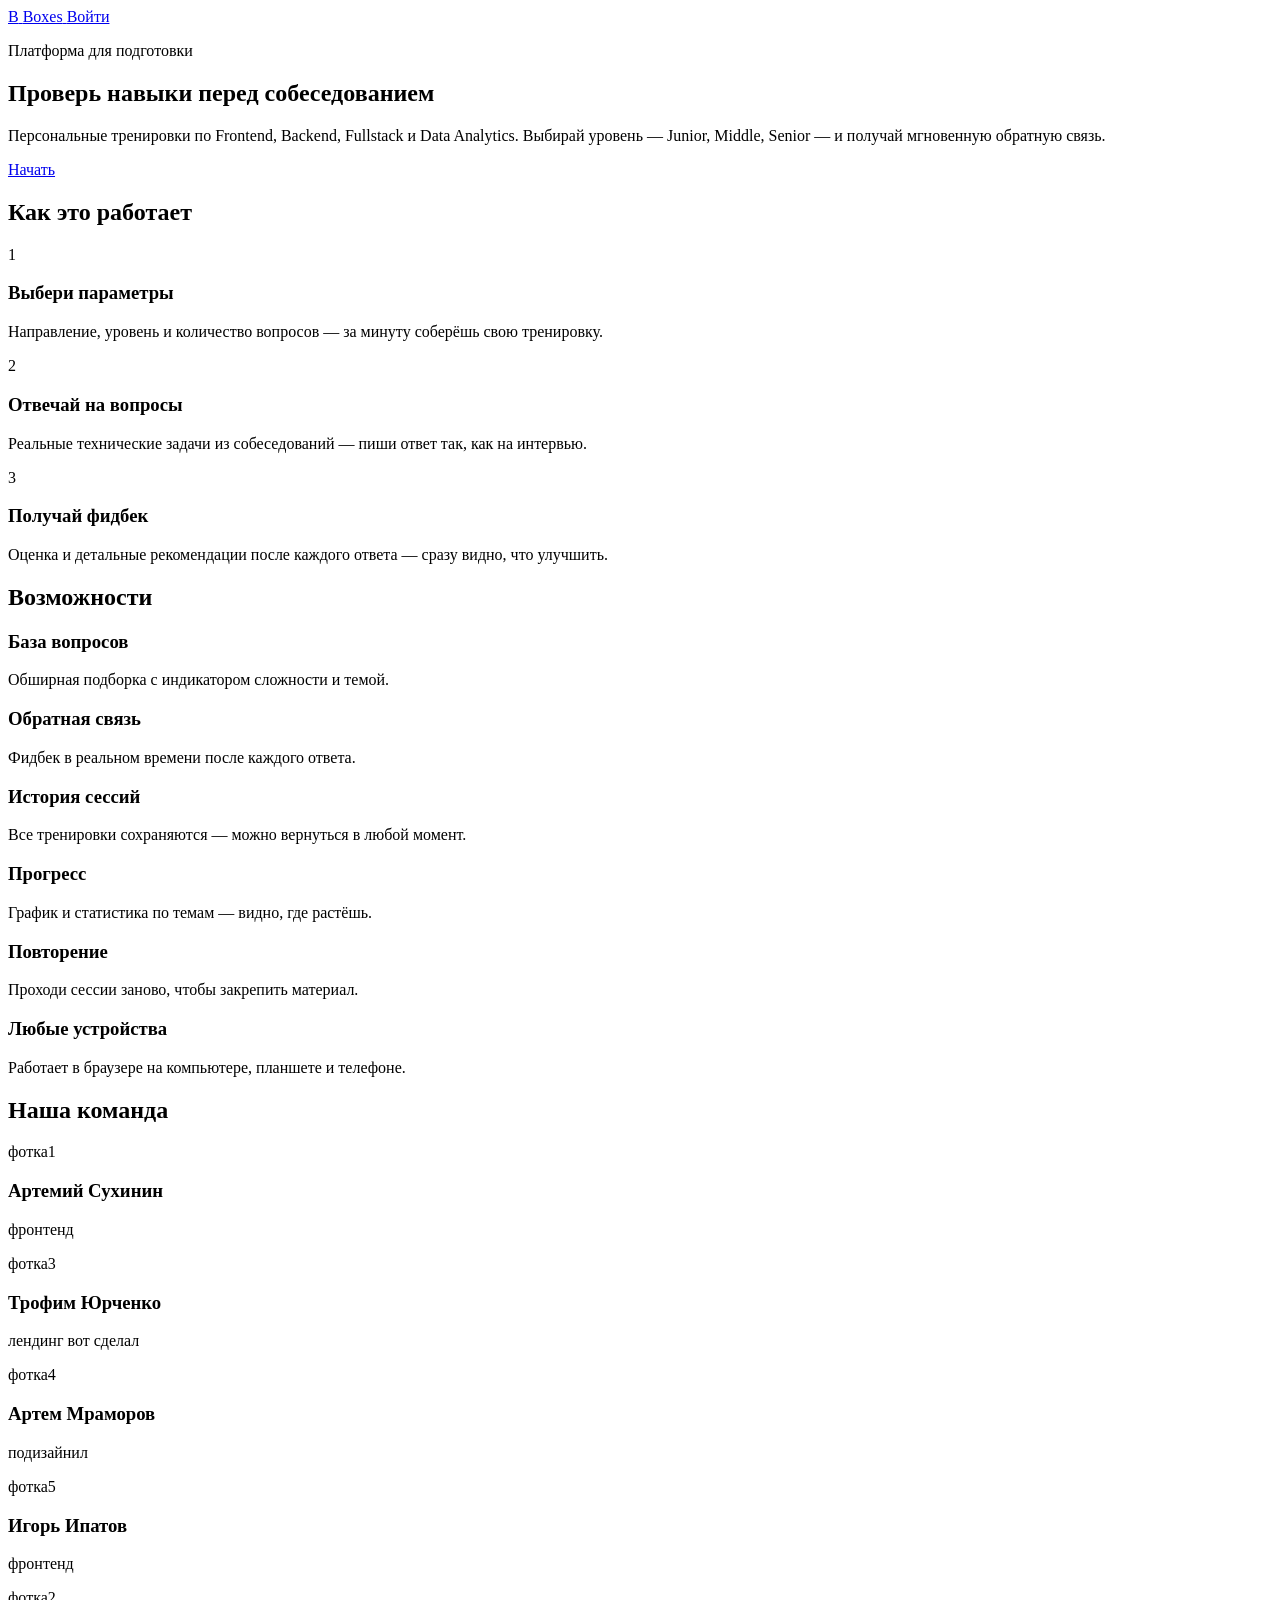
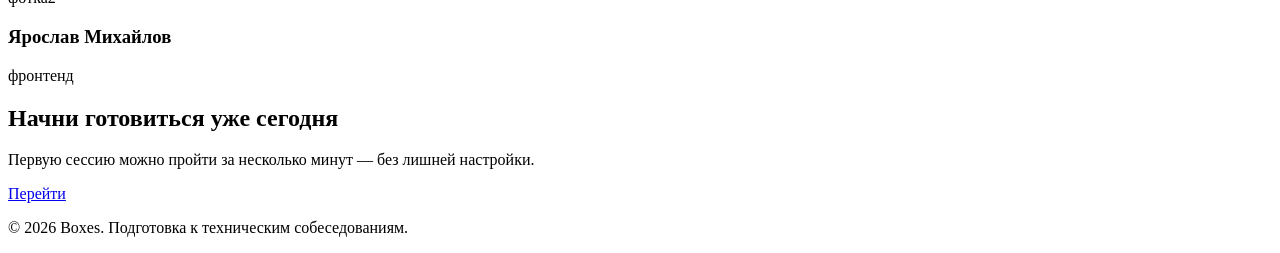
==== Website layout/landing/Landing.html @ 69ebb34d "набросок лендинга" ====
<!DOCTYPE html>
<html lang="ru">
<head>
    <meta charset="UTF-8">
    <meta name="viewport" content="width=device-width, initial-scale=1.0">
    <title>Boxes — подготовка к техническим собеседованиям</title>
    <link rel="stylesheet" href="landing.css">
</head>
<body>

<header class="header">
    <div class="header__inner">
        <a class="logo" href="Landing.html">
            <span class="logo__mark">B</span>
            <span class="logo__name">Boxes</span>
        </a>
        <a class="header__link" href="../main/MainPage.html">Войти</a>
    </div>
</header>

<main>

    <section class="hero">
        <p class="hero__label">Платформа для подготовки</p>
        <h1 class="hero__title">Проверь навыки перед собеседованием</h1>
        <p class="hero__text">
            Персональные тренировки по Frontend, Backend, Fullstack и Data Analytics.
            Выбирай уровень — Junior, Middle, Senior — и получай мгновенную обратную связь.
        </p>
        <a class="btn btn--primary" href="../main/MainPage.html">Начать</a>
    </section>

    <section class="section">
        <h2 class="section__title">Как это работает</h2>
        <div class="steps">

            <article class="step">
                <div class="step__icon" aria-hidden="true">1</div>
                <h3 class="step__heading">Выбери параметры</h3>
                <p class="step__text">
                    Направление, уровень и количество вопросов — за минуту соберёшь свою тренировку.
                </p>
            </article>

            <article class="step">
                <div class="step__icon" aria-hidden="true">2</div>
                <h3 class="step__heading">Отвечай на вопросы</h3>
                <p class="step__text">
                    Реальные технические задачи из собеседований — пиши ответ так, как на интервью.
                </p>
            </article>

            <article class="step">
                <div class="step__icon" aria-hidden="true">3</div>
                <h3 class="step__heading">Получай фидбек</h3>
                <p class="step__text">
                    Оценка и детальные рекомендации после каждого ответа — сразу видно, что улучшить.
                </p>
            </article>

        </div>
    </section>

    <section class="section section--dark">
        <h2 class="section__title">Возможности</h2>
        <div class="features">

            <article class="feature">
                <h3 class="feature__heading">База вопросов</h3>
                <p class="feature__text">Обширная подборка с индикатором сложности и темой.</p>
            </article>

            <article class="feature">
                <h3 class="feature__heading">Обратная связь</h3>
                <p class="feature__text">Фидбек в реальном времени после каждого ответа.</p>
            </article>

            <article class="feature">
                <h3 class="feature__heading">История сессий</h3>
                <p class="feature__text">Все тренировки сохраняются — можно вернуться в любой момент.</p>
            </article>

            <article class="feature">
                <h3 class="feature__heading">Прогресс</h3>
                <p class="feature__text">График и статистика по темам — видно, где растёшь.</p>
            </article>

            <article class="feature">
                <h3 class="feature__heading">Повторение</h3>
                <p class="feature__text">Проходи сессии заново, чтобы закрепить материал.</p>
            </article>

            <article class="feature">
                <h3 class="feature__heading">Любые устройства</h3>
                <p class="feature__text">Работает в браузере на компьютере, планшете и телефоне.</p>
            </article>

        </div>
    </section>

    <section class="section">
        <h2 class="section__title">Наша команда</h2>
        <div class="team">

            <article class="member">
                <div class="member__photo">фотка1</div>
                <h3 class="member__name">Артемий Сухинин</h3>
                <p class="member__role">фронтенд</p>
            </article>

            <article class="member">
                <div class="member__photo">фотка3</div>
                <h3 class="member__name">Трофим Юрченко</h3>
                <p class="member__role">лендинг вот сделал</p>
            </article>

            <article class="member">
                <div class="member__photo">фотка4</div>
                <h3 class="member__name">Артем Мраморов</h3>
                <p class="member__role">подизайнил</p>
            </article>

            <article class="member">
                <div class="member__photo">фотка5</div>
                <h3 class="member__name">Игорь Ипатов</h3>
                <p class="member__role">фронтенд</p>
            </article>

            <article class="member">
                <div class="member__photo">фотка2</div>
                <h3 class="member__name">Ярослав Михайлов</h3>
                <p class="member__role">фронтенд</p>
            </article>

        </div>
    </section>

    <section class="cta">
        <h2 class="cta__title">Начни готовиться уже сегодня</h2>
        <p class="cta__text">Первую сессию можно пройти за несколько минут — без лишней настройки.</p>
        <a class="btn btn--primary" href="../main/MainPage.html">Перейти</a>
    </section>

</main>

<footer class="footer">
    <p class="footer__text">© 2026 Boxes. Подготовка к техническим собеседованиям.</p>
</footer>

</body>
</html>
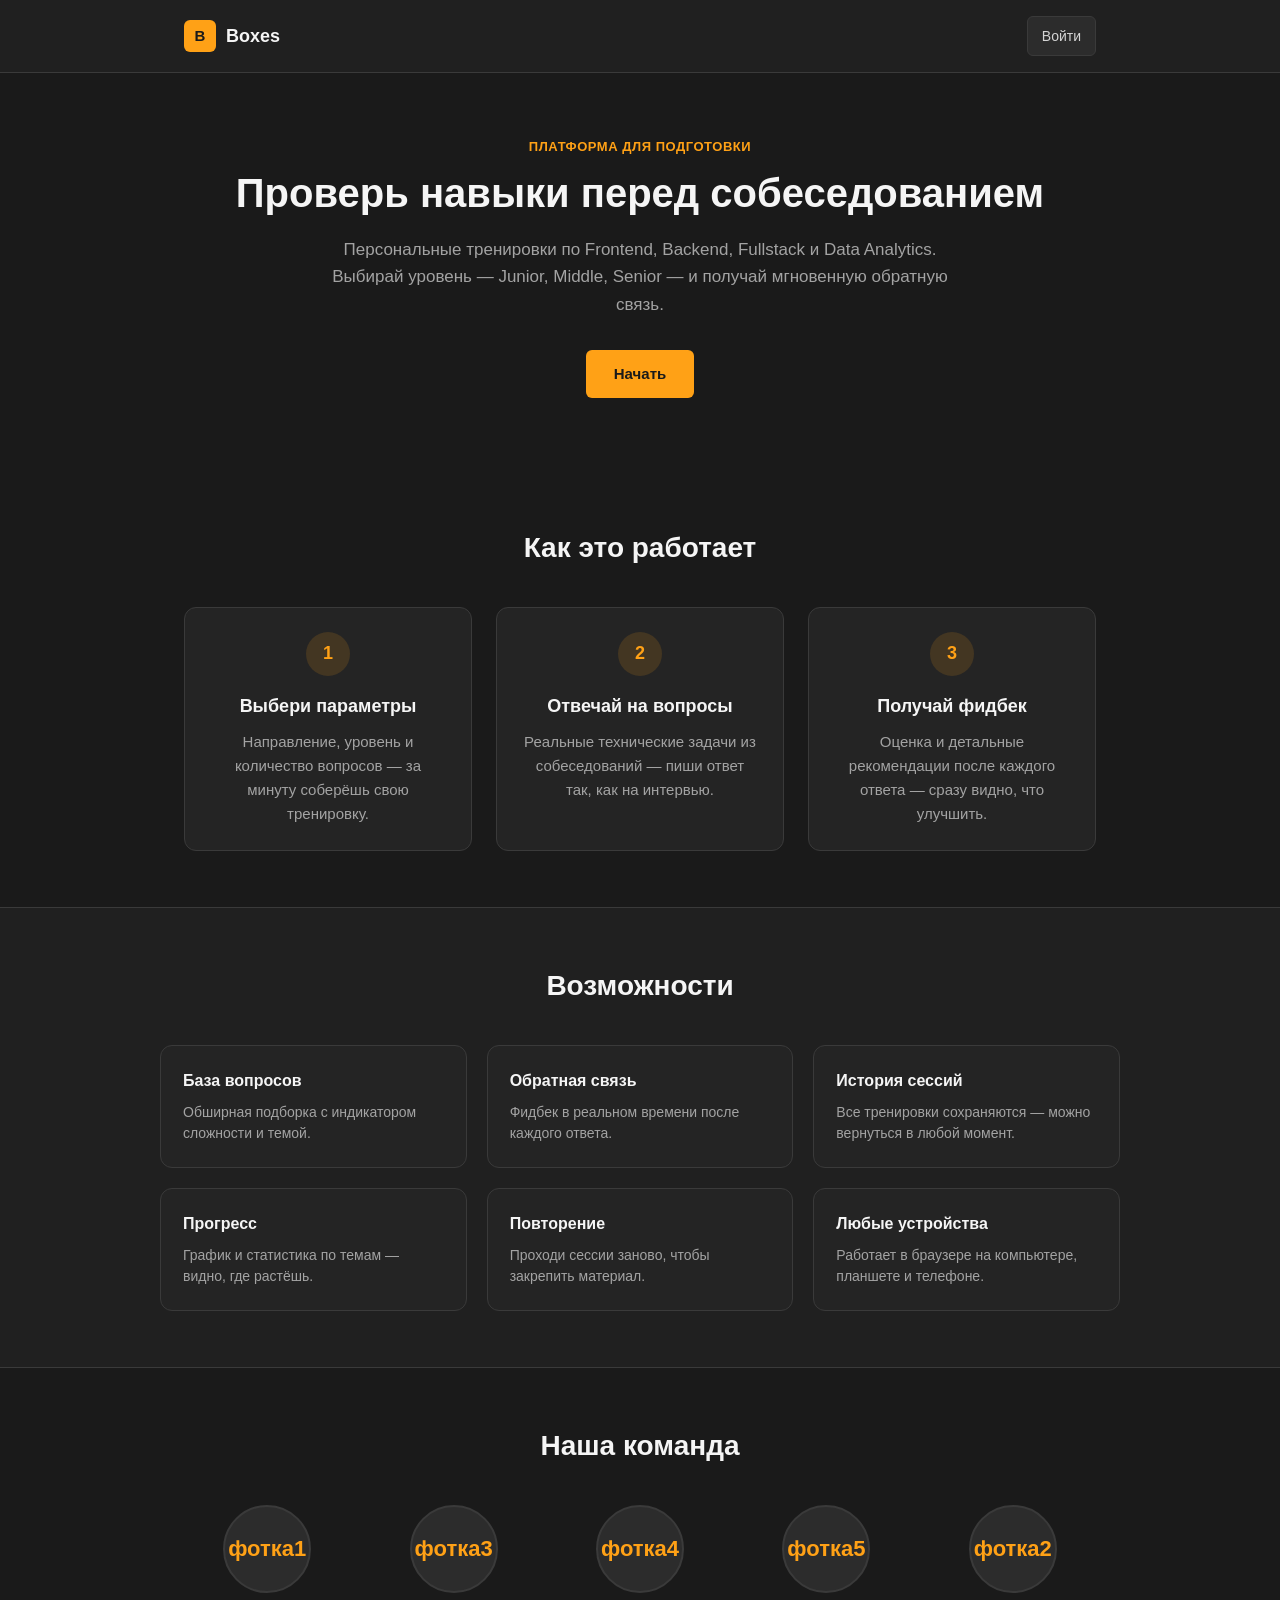
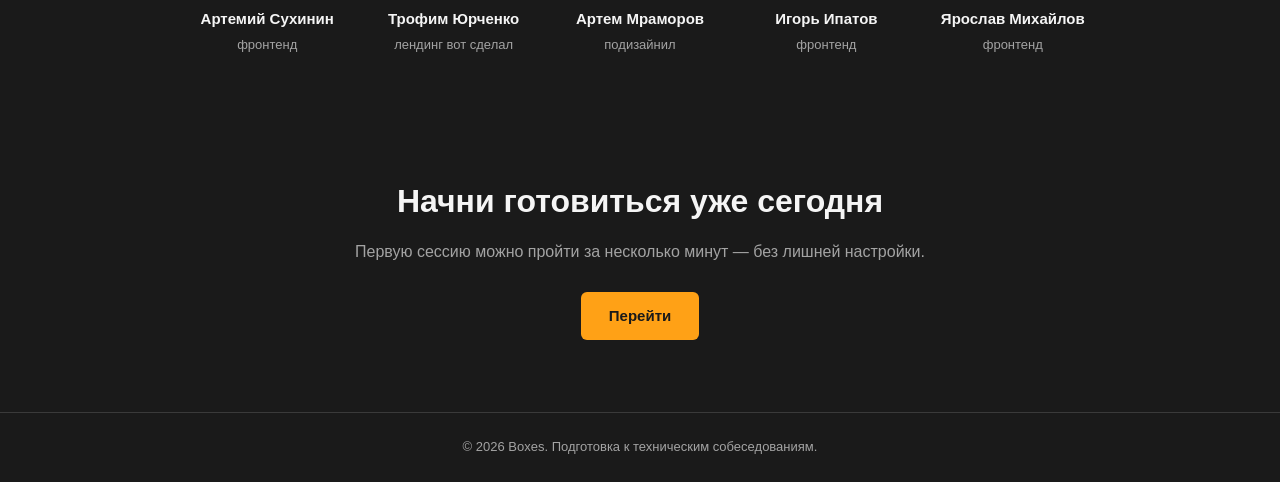
==== commit 25f38834: "добавил стили" ====
--- a/Website layout/landing/Landing.html
+++ b/Website layout/landing/Landing.html
@@ -1,151 +1,161 @@
-<!DOCTYPE html>
+<!doctype html>
 <html lang="ru">
-<head>
-    <meta charset="UTF-8">
-    <meta name="viewport" content="width=device-width, initial-scale=1.0">
+  <head>
+    <meta charset="UTF-8" />
+    <meta name="viewport" content="width=device-width, initial-scale=1.0" />
     <title>Boxes — подготовка к техническим собеседованиям</title>
-    <link rel="stylesheet" href="landing.css">
-</head>
-<body>
-
-<header class="header">
-    <div class="header__inner">
+    <link rel="stylesheet" href="landing.css" />
+  </head>
+  <body>
+    <header class="header">
+      <div class="header__inner">
         <a class="logo" href="Landing.html">
-            <span class="logo__mark">B</span>
-            <span class="logo__name">Boxes</span>
+          <span class="logo__mark">B</span>
+          <span class="logo__name">Boxes</span>
         </a>
         <a class="header__link" href="../main/MainPage.html">Войти</a>
-    </div>
-</header>
+      </div>
+    </header>
 
-<main>
-
-    <section class="hero">
+    <main>
+      <section class="hero">
         <p class="hero__label">Платформа для подготовки</p>
         <h1 class="hero__title">Проверь навыки перед собеседованием</h1>
         <p class="hero__text">
-            Персональные тренировки по Frontend, Backend, Fullstack и Data Analytics.
-            Выбирай уровень — Junior, Middle, Senior — и получай мгновенную обратную связь.
+          Персональные тренировки по Frontend, Backend, Fullstack и Data
+          Analytics. Выбирай уровень — Junior, Middle, Senior — и получай
+          мгновенную обратную связь.
         </p>
         <a class="btn btn--primary" href="../main/MainPage.html">Начать</a>
-    </section>
+      </section>
 
-    <section class="section">
+      <section class="section">
         <h2 class="section__title">Как это работает</h2>
         <div class="steps">
+          <article class="step">
+            <div class="step__icon" aria-hidden="true">1</div>
+            <h3 class="step__heading">Выбери параметры</h3>
+            <p class="step__text">
+              Направление, уровень и количество вопросов — за минуту соберёшь
+              свою тренировку.
+            </p>
+          </article>
 
-            <article class="step">
-                <div class="step__icon" aria-hidden="true">1</div>
-                <h3 class="step__heading">Выбери параметры</h3>
-                <p class="step__text">
-                    Направление, уровень и количество вопросов — за минуту соберёшь свою тренировку.
-                </p>
-            </article>
+          <article class="step">
+            <div class="step__icon" aria-hidden="true">2</div>
+            <h3 class="step__heading">Отвечай на вопросы</h3>
+            <p class="step__text">
+              Реальные технические задачи из собеседований — пиши ответ так, как
+              на интервью.
+            </p>
+          </article>
 
-            <article class="step">
-                <div class="step__icon" aria-hidden="true">2</div>
-                <h3 class="step__heading">Отвечай на вопросы</h3>
-                <p class="step__text">
-                    Реальные технические задачи из собеседований — пиши ответ так, как на интервью.
-                </p>
-            </article>
+          <article class="step">
+            <div class="step__icon" aria-hidden="true">3</div>
+            <h3 class="step__heading">Получай фидбек</h3>
+            <p class="step__text">
+              Оценка и детальные рекомендации после каждого ответа — сразу
+              видно, что улучшить.
+            </p>
+          </article>
+        </div>
+      </section>
 
-            <article class="step">
-                <div class="step__icon" aria-hidden="true">3</div>
-                <h3 class="step__heading">Получай фидбек</h3>
-                <p class="step__text">
-                    Оценка и детальные рекомендации после каждого ответа — сразу видно, что улучшить.
-                </p>
-            </article>
-
-        </div>
-    </section>
-
-    <section class="section section--dark">
+      <section class="section section--dark">
         <h2 class="section__title">Возможности</h2>
         <div class="features">
+          <article class="feature">
+            <h3 class="feature__heading">База вопросов</h3>
+            <p class="feature__text">
+              Обширная подборка с индикатором сложности и темой.
+            </p>
+          </article>
 
-            <article class="feature">
-                <h3 class="feature__heading">База вопросов</h3>
-                <p class="feature__text">Обширная подборка с индикатором сложности и темой.</p>
-            </article>
+          <article class="feature">
+            <h3 class="feature__heading">Обратная связь</h3>
+            <p class="feature__text">
+              Фидбек в реальном времени после каждого ответа.
+            </p>
+          </article>
 
-            <article class="feature">
-                <h3 class="feature__heading">Обратная связь</h3>
-                <p class="feature__text">Фидбек в реальном времени после каждого ответа.</p>
-            </article>
+          <article class="feature">
+            <h3 class="feature__heading">История сессий</h3>
+            <p class="feature__text">
+              Все тренировки сохраняются — можно вернуться в любой момент.
+            </p>
+          </article>
 
-            <article class="feature">
-                <h3 class="feature__heading">История сессий</h3>
-                <p class="feature__text">Все тренировки сохраняются — можно вернуться в любой момент.</p>
-            </article>
+          <article class="feature">
+            <h3 class="feature__heading">Прогресс</h3>
+            <p class="feature__text">
+              График и статистика по темам — видно, где растёшь.
+            </p>
+          </article>
 
-            <article class="feature">
-                <h3 class="feature__heading">Прогресс</h3>
-                <p class="feature__text">График и статистика по темам — видно, где растёшь.</p>
-            </article>
+          <article class="feature">
+            <h3 class="feature__heading">Повторение</h3>
+            <p class="feature__text">
+              Проходи сессии заново, чтобы закрепить материал.
+            </p>
+          </article>
 
-            <article class="feature">
-                <h3 class="feature__heading">Повторение</h3>
-                <p class="feature__text">Проходи сессии заново, чтобы закрепить материал.</p>
-            </article>
+          <article class="feature">
+            <h3 class="feature__heading">Любые устройства</h3>
+            <p class="feature__text">
+              Работает в браузере на компьютере, планшете и телефоне.
+            </p>
+          </article>
+        </div>
+      </section>
 
-            <article class="feature">
-                <h3 class="feature__heading">Любые устройства</h3>
-                <p class="feature__text">Работает в браузере на компьютере, планшете и телефоне.</p>
-            </article>
-
-        </div>
-    </section>
-
-    <section class="section">
+      <section class="section">
         <h2 class="section__title">Наша команда</h2>
         <div class="team">
+          <article class="member">
+            <div class="member__photo">фотка1</div>
+            <h3 class="member__name">Артемий Сухинин</h3>
+            <p class="member__role">фронтенд</p>
+          </article>
 
-            <article class="member">
-                <div class="member__photo">фотка1</div>
-                <h3 class="member__name">Артемий Сухинин</h3>
-                <p class="member__role">фронтенд</p>
-            </article>
+          <article class="member">
+            <div class="member__photo">фотка3</div>
+            <h3 class="member__name">Трофим Юрченко</h3>
+            <p class="member__role">лендинг вот сделал</p>
+          </article>
 
-            <article class="member">
-                <div class="member__photo">фотка3</div>
-                <h3 class="member__name">Трофим Юрченко</h3>
-                <p class="member__role">лендинг вот сделал</p>
-            </article>
+          <article class="member">
+            <div class="member__photo">фотка4</div>
+            <h3 class="member__name">Артем Мраморов</h3>
+            <p class="member__role">подизайнил</p>
+          </article>
 
-            <article class="member">
-                <div class="member__photo">фотка4</div>
-                <h3 class="member__name">Артем Мраморов</h3>
-                <p class="member__role">подизайнил</p>
-            </article>
+          <article class="member">
+            <div class="member__photo">фотка5</div>
+            <h3 class="member__name">Игорь Ипатов</h3>
+            <p class="member__role">фронтенд</p>
+          </article>
 
-            <article class="member">
-                <div class="member__photo">фотка5</div>
-                <h3 class="member__name">Игорь Ипатов</h3>
-                <p class="member__role">фронтенд</p>
-            </article>
+          <article class="member">
+            <div class="member__photo">фотка2</div>
+            <h3 class="member__name">Ярослав Михайлов</h3>
+            <p class="member__role">фронтенд</p>
+          </article>
+        </div>
+      </section>
 
-            <article class="member">
-                <div class="member__photo">фотка2</div>
-                <h3 class="member__name">Ярослав Михайлов</h3>
-                <p class="member__role">фронтенд</p>
-            </article>
+      <section class="cta">
+        <h2 class="cta__title">Начни готовиться уже сегодня</h2>
+        <p class="cta__text">
+          Первую сессию можно пройти за несколько минут — без лишней настройки.
+        </p>
+        <a class="btn btn--primary" href="../main/MainPage.html">Перейти</a>
+      </section>
+    </main>
 
-        </div>
-    </section>
-
-    <section class="cta">
-        <h2 class="cta__title">Начни готовиться уже сегодня</h2>
-        <p class="cta__text">Первую сессию можно пройти за несколько минут — без лишней настройки.</p>
-        <a class="btn btn--primary" href="../main/MainPage.html">Перейти</a>
-    </section>
-
-</main>
-
-<footer class="footer">
-    <p class="footer__text">© 2026 Boxes. Подготовка к техническим собеседованиям.</p>
-</footer>
-
-</body>
-</html>+    <footer class="footer">
+      <p class="footer__text">
+        © 2026 Boxes. Подготовка к техническим собеседованиям.
+      </p>
+    </footer>
+  </body>
+</html>
--- a/Website layout/landing/landing.css
+++ b/Website layout/landing/landing.css
@@ -0,0 +1,322 @@
+:root {
+  --bg: #1a1a1a;
+  --surface: #242424;
+  --surface-soft: #2c2c2c;
+  --border: #3a3a3a;
+  --text: #f5f5f5;
+  --text-soft: #d4d4d4;
+  --muted: #a3a3a3;
+  --primary: #ffa116;
+  --primary-dark: #db8500;
+  --font:
+    Inter, -apple-system, BlinkMacSystemFont, "Segoe UI", Arial, sans-serif;
+}
+
+* {
+  box-sizing: border-box;
+}
+
+body {
+  margin: 0;
+  background: var(--bg);
+  color: var(--text-soft);
+  font-family: var(--font);
+  font-size: 16px;
+  line-height: 1.6;
+}
+
+a {
+  color: inherit;
+}
+
+.header {
+  border-bottom: 1px solid var(--border);
+  background: #202020;
+}
+
+.header__inner {
+  max-width: 960px;
+  margin: 0 auto;
+  padding: 16px 24px;
+  display: flex;
+  align-items: center;
+  justify-content: space-between;
+}
+
+.logo {
+  display: flex;
+  align-items: center;
+  gap: 10px;
+  text-decoration: none;
+}
+
+.logo__mark {
+  width: 32px;
+  height: 32px;
+  display: flex;
+  align-items: center;
+  justify-content: center;
+  border-radius: 6px;
+  background: var(--primary);
+  color: #1a1a1a;
+  font-weight: 800;
+  font-size: 15px;
+}
+
+.logo__name {
+  color: var(--text);
+  font-size: 18px;
+  font-weight: 700;
+}
+
+.header__link {
+  padding: 8px 14px;
+  border: 1px solid var(--border);
+  border-radius: 6px;
+  background: var(--surface-soft);
+  color: var(--text-soft);
+  font-size: 14px;
+  text-decoration: none;
+}
+
+.btn {
+  display: inline-block;
+  padding: 12px 28px;
+  border-radius: 6px;
+  font-size: 15px;
+  font-weight: 700;
+  text-decoration: none;
+  text-align: center;
+}
+
+.btn--primary {
+  background: var(--primary);
+  color: #1a1a1a;
+}
+
+.hero {
+  max-width: 960px;
+  margin: 0 auto;
+  padding: 64px 24px 72px;
+  text-align: center;
+}
+
+.hero__label {
+  margin: 0 0 12px;
+  color: var(--primary);
+  font-size: 13px;
+  font-weight: 700;
+  letter-spacing: 0.04em;
+  text-transform: uppercase;
+}
+
+.hero__title {
+  margin: 0 0 20px;
+  color: var(--text);
+  font-size: 40px;
+  line-height: 1.15;
+  font-weight: 750;
+}
+
+.hero__text {
+  max-width: 620px;
+  margin: 0 auto 32px;
+  color: var(--muted);
+  font-size: 17px;
+}
+
+.section {
+  max-width: 960px;
+  margin: 0 auto;
+  padding: 56px 24px;
+}
+
+.section--dark {
+  max-width: none;
+  padding-left: 24px;
+  padding-right: 24px;
+  background: #202020;
+  border-top: 1px solid var(--border);
+  border-bottom: 1px solid var(--border);
+}
+
+.section--dark .section__title,
+.section--dark .features {
+  max-width: 960px;
+  margin-left: auto;
+  margin-right: auto;
+}
+
+.section__title {
+  margin: 0 0 36px;
+  color: var(--text);
+  font-size: 28px;
+  font-weight: 700;
+  text-align: center;
+}
+
+.steps {
+  display: grid;
+  grid-template-columns: repeat(3, 1fr);
+  gap: 24px;
+}
+
+.step {
+  padding: 24px;
+  border: 1px solid var(--border);
+  border-radius: 12px;
+  background: var(--surface);
+  text-align: center;
+}
+
+.step__icon {
+  width: 44px;
+  height: 44px;
+  margin: 0 auto 16px;
+  display: flex;
+  align-items: center;
+  justify-content: center;
+  border-radius: 50%;
+  background: rgba(255, 161, 22, 0.14);
+  color: var(--primary);
+  font-size: 18px;
+  font-weight: 800;
+}
+
+.step__heading {
+  margin: 0 0 10px;
+  color: var(--text);
+  font-size: 18px;
+  font-weight: 650;
+}
+
+.step__text {
+  margin: 0;
+  color: var(--muted);
+  font-size: 15px;
+}
+
+.features {
+  display: grid;
+  grid-template-columns: repeat(3, 1fr);
+  gap: 20px;
+}
+
+.feature {
+  padding: 22px;
+  border: 1px solid var(--border);
+  border-radius: 12px;
+  background: var(--surface);
+}
+
+.feature__heading {
+  margin: 0 0 8px;
+  color: var(--text);
+  font-size: 16px;
+  font-weight: 650;
+}
+
+.feature__text {
+  margin: 0;
+  color: var(--muted);
+  font-size: 14px;
+  line-height: 1.55;
+}
+
+.team {
+  display: grid;
+  grid-template-columns: repeat(5, 1fr);
+  gap: 20px;
+}
+
+.member {
+  text-align: center;
+}
+
+.member__photo {
+  width: 88px;
+  height: 88px;
+  margin: 0 auto 14px;
+  display: flex;
+  align-items: center;
+  justify-content: center;
+  border-radius: 50%;
+  border: 2px solid var(--border);
+  background: var(--surface-soft);
+  color: var(--primary);
+  font-size: 22px;
+  font-weight: 700;
+}
+
+.member__name {
+  margin: 0 0 4px;
+  color: var(--text);
+  font-size: 15px;
+  font-weight: 650;
+}
+
+.member__role {
+  margin: 0;
+  color: var(--muted);
+  font-size: 13px;
+}
+
+.cta {
+  max-width: 960px;
+  margin: 0 auto;
+  padding: 64px 24px 72px;
+  text-align: center;
+}
+
+.cta__title {
+  margin: 0 0 12px;
+  color: var(--text);
+  font-size: 32px;
+  font-weight: 750;
+}
+
+.cta__text {
+  margin: 0 0 28px;
+  color: var(--muted);
+  font-size: 16px;
+}
+
+.footer {
+  border-top: 1px solid var(--border);
+  padding: 24px;
+  text-align: center;
+}
+
+.footer__text {
+  margin: 0;
+  color: var(--muted);
+  font-size: 13px;
+}
+
+@media (max-width: 800px) {
+  .steps {
+    grid-template-columns: 1fr;
+  }
+
+  .features {
+    grid-template-columns: repeat(2, 1fr);
+  }
+
+  .team {
+    grid-template-columns: repeat(3, 1fr);
+  }
+}
+
+@media (max-width: 540px) {
+  .hero__title {
+    font-size: 30px;
+  }
+
+  .features {
+    grid-template-columns: 1fr;
+  }
+
+  .team {
+    grid-template-columns: repeat(2, 1fr);
+  }
+}
